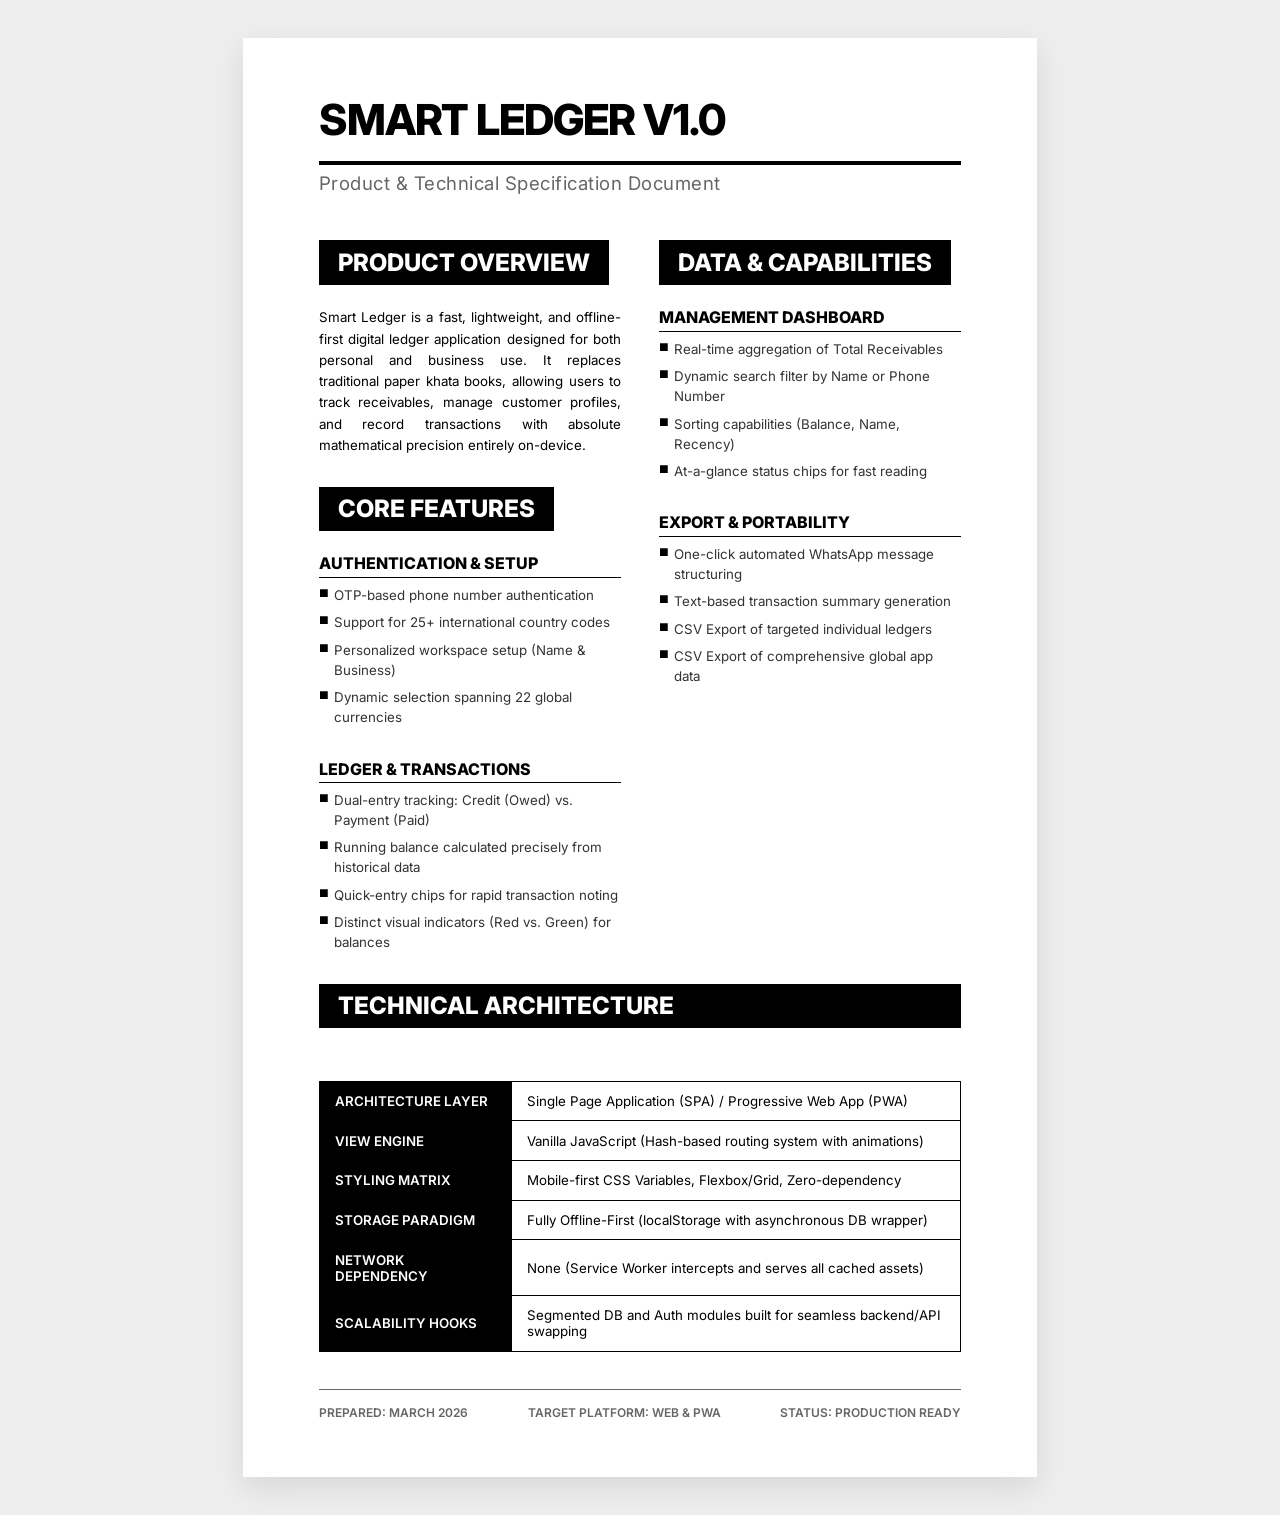
==== specs.html @ a8ab05e1 "Create specs.html" ====
<!DOCTYPE html>
<html lang="en">
<head>
    <meta charset="UTF-8">
    <meta name="viewport" content="width=device-width, initial-scale=1.0">
    <title>Smart Ledger — App Specifications</title>
    <link href="https://fonts.googleapis.com/css2?family=Inter:wght@400;600;800&display=swap" rel="stylesheet">
    <style>
        :root {
            --black: #000000;
            --white: #ffffff;
            --gray: #666666;
            --light-gray: #eeeeee;
        }

        * {
            box-sizing: border-box;
            margin: 0;
            padding: 0;
            -webkit-print-color-adjust: exact;
            print-color-adjust: exact;
        }

        /* A4 Page Formatting */
        @page {
            size: A4 portrait;
            margin: 0;
        }

        body {
            font-family: 'Inter', sans-serif;
            background: var(--light-gray);
            color: var(--black);
            display: flex;
            justify-content: center;
        }

        /* The A4 Container */
        .page {
            width: 210mm;
            min-height: 297mm; /* Ensure it stretches but tries to fit within A4 */
            background: var(--white);
            margin: 10mm auto;
            padding: 15mm 20mm;
            box-shadow: 0 10px 30px rgba(0,0,0,0.1);
            position: relative;
            display: flex;
            flex-direction: column;
        }

        @media print {
            body { background: transparent; }
            .page { margin: 0; box-shadow: none; min-height: 297mm; height: 297mm; padding: 15mm 20mm; overflow: hidden; }
        }

        /* Typography */
        h1 {
            font-size: 32pt;
            font-weight: 800;
            text-transform: uppercase;
            letter-spacing: -1px;
            margin-bottom: 2mm;
            border-bottom: 3pt solid var(--black);
            padding-bottom: 4mm;
        }

        .subtitle {
            font-size: 14pt;
            color: var(--gray);
            font-weight: 400;
            margin-bottom: 12mm;
            letter-spacing: 0.5px;
        }

        h2 {
            font-size: 18pt;
            font-weight: 800;
            text-transform: uppercase;
            margin-bottom: 6mm;
            background: var(--black);
            color: var(--white);
            display: inline-block;
            padding: 2mm 5mm;
        }

        /* Two Column Grid */
        .grid {
            display: grid;
            grid-template-columns: 1fr 1fr;
            gap: 10mm;
            flex: 1;
        }

        /* Feature Blocks */
        .block {
            margin-bottom: 8mm;
        }

        .block-title {
            font-size: 12pt;
            font-weight: 800;
            text-transform: uppercase;
            margin-bottom: 2mm;
            border-bottom: 1px solid var(--black);
            padding-bottom: 1mm;
        }

        .block-list {
            list-style: none;
        }

        .block-list li {
            font-size: 10pt;
            line-height: 1.5;
            margin-bottom: 2mm;
            position: relative;
            padding-left: 4mm;
            color: #333;
        }

        .block-list li::before {
            content: "■";
            position: absolute;
            left: 0;
            top: 0;
            font-size: 8pt;
            color: var(--black);
        }

        /* Specifications Table */
        .specs-table {
            width: 100%;
            border-collapse: collapse;
            margin-top: 8mm;
            margin-bottom: 10mm;
        }

        .specs-table th, .specs-table td {
            border: 1px solid var(--black);
            padding: 3mm 4mm;
            text-align: left;
            font-size: 10pt;
        }

        .specs-table th {
            background: var(--black);
            color: var(--white);
            font-weight: 600;
            text-transform: uppercase;
            width: 30%;
        }

        /* Footer */
        .footer {
            margin-top: auto;
            border-top: 1px solid var(--gray);
            padding-top: 4mm;
            display: flex;
            justify-content: space-between;
            font-size: 9pt;
            color: var(--gray);
            text-transform: uppercase;
            font-weight: 600;
        }
    </style>
</head>
<body>
    <div class="page">
        <!-- Header -->
        <header>
            <h1>Smart Ledger V1.0</h1>
            <div class="subtitle">Product & Technical Specification Document</div>
        </header>

        <!-- Core Grid -->
        <div class="grid">
            <!-- Left Column -->
            <div class="col">
                <h2>Product Overview</h2>
                <div class="block">
                    <p style="font-size: 10pt; line-height: 1.6; margin-bottom: 4mm; text-align: justify;">
                        Smart Ledger is a fast, lightweight, and offline-first digital ledger application designed for both personal and business use. It replaces traditional paper khata books, allowing users to track receivables, manage customer profiles, and record transactions with absolute mathematical precision entirely on-device.
                    </p>
                </div>

                <h2>Core Features</h2>
                <div class="block">
                    <div class="block-title">Authentication & Setup</div>
                    <ul class="block-list">
                        <li>OTP-based phone number authentication</li>
                        <li>Support for 25+ international country codes</li>
                        <li>Personalized workspace setup (Name & Business)</li>
                        <li>Dynamic selection spanning 22 global currencies</li>
                    </ul>
                </div>

                <div class="block">
                    <div class="block-title">Ledger & Transactions</div>
                    <ul class="block-list">
                        <li>Dual-entry tracking: Credit (Owed) vs. Payment (Paid)</li>
                        <li>Running balance calculated precisely from historical data</li>
                        <li>Quick-entry chips for rapid transaction noting</li>
                        <li>Distinct visual indicators (Red vs. Green) for balances</li>
                    </ul>
                </div>
            </div>

            <!-- Right Column -->
            <div class="col">
                <h2>Data & Capabilities</h2>
                <div class="block">
                    <div class="block-title">Management Dashboard</div>
                    <ul class="block-list">
                        <li>Real-time aggregation of Total Receivables</li>
                        <li>Dynamic search filter by Name or Phone Number</li>
                        <li>Sorting capabilities (Balance, Name, Recency)</li>
                        <li>At-a-glance status chips for fast reading</li>
                    </ul>
                </div>

                <div class="block">
                    <div class="block-title">Export & Portability</div>
                    <ul class="block-list">
                        <li>One-click automated WhatsApp message structuring</li>
                        <li>Text-based transaction summary generation</li>
                        <li>CSV Export of targeted individual ledgers</li>
                        <li>CSV Export of comprehensive global app data</li>
                    </ul>
                </div>
            </div>
        </div>

        <!-- Technical Specs Table -->
        <h2>Technical Architecture</h2>
        <table class="specs-table">
            <tr>
                <th>Architecture Layer</th>
                <td>Single Page Application (SPA) / Progressive Web App (PWA)</td>
            </tr>
            <tr>
                <th>View Engine</th>
                <td>Vanilla JavaScript (Hash-based routing system with animations)</td>
            </tr>
            <tr>
                <th>Styling Matrix</th>
                <td>Mobile-first CSS Variables, Flexbox/Grid, Zero-dependency</td>
            </tr>
            <tr>
                <th>Storage Paradigm</th>
                <td>Fully Offline-First (localStorage with asynchronous DB wrapper)</td>
            </tr>
            <tr>
                <th>Network Dependency</th>
                <td>None (Service Worker intercepts and serves all cached assets)</td>
            </tr>
             <tr>
                <th>Scalability Hooks</th>
                <td>Segmented DB and Auth modules built for seamless backend/API swapping</td>
            </tr>
        </table>

        <!-- Footer -->
        <footer class="footer">
            <span>Prepared: March 2026</span>
            <span>Target Platform: Web & PWA</span>
            <span>Status: Production Ready</span>
        </footer>
    </div>
</body>
</html>
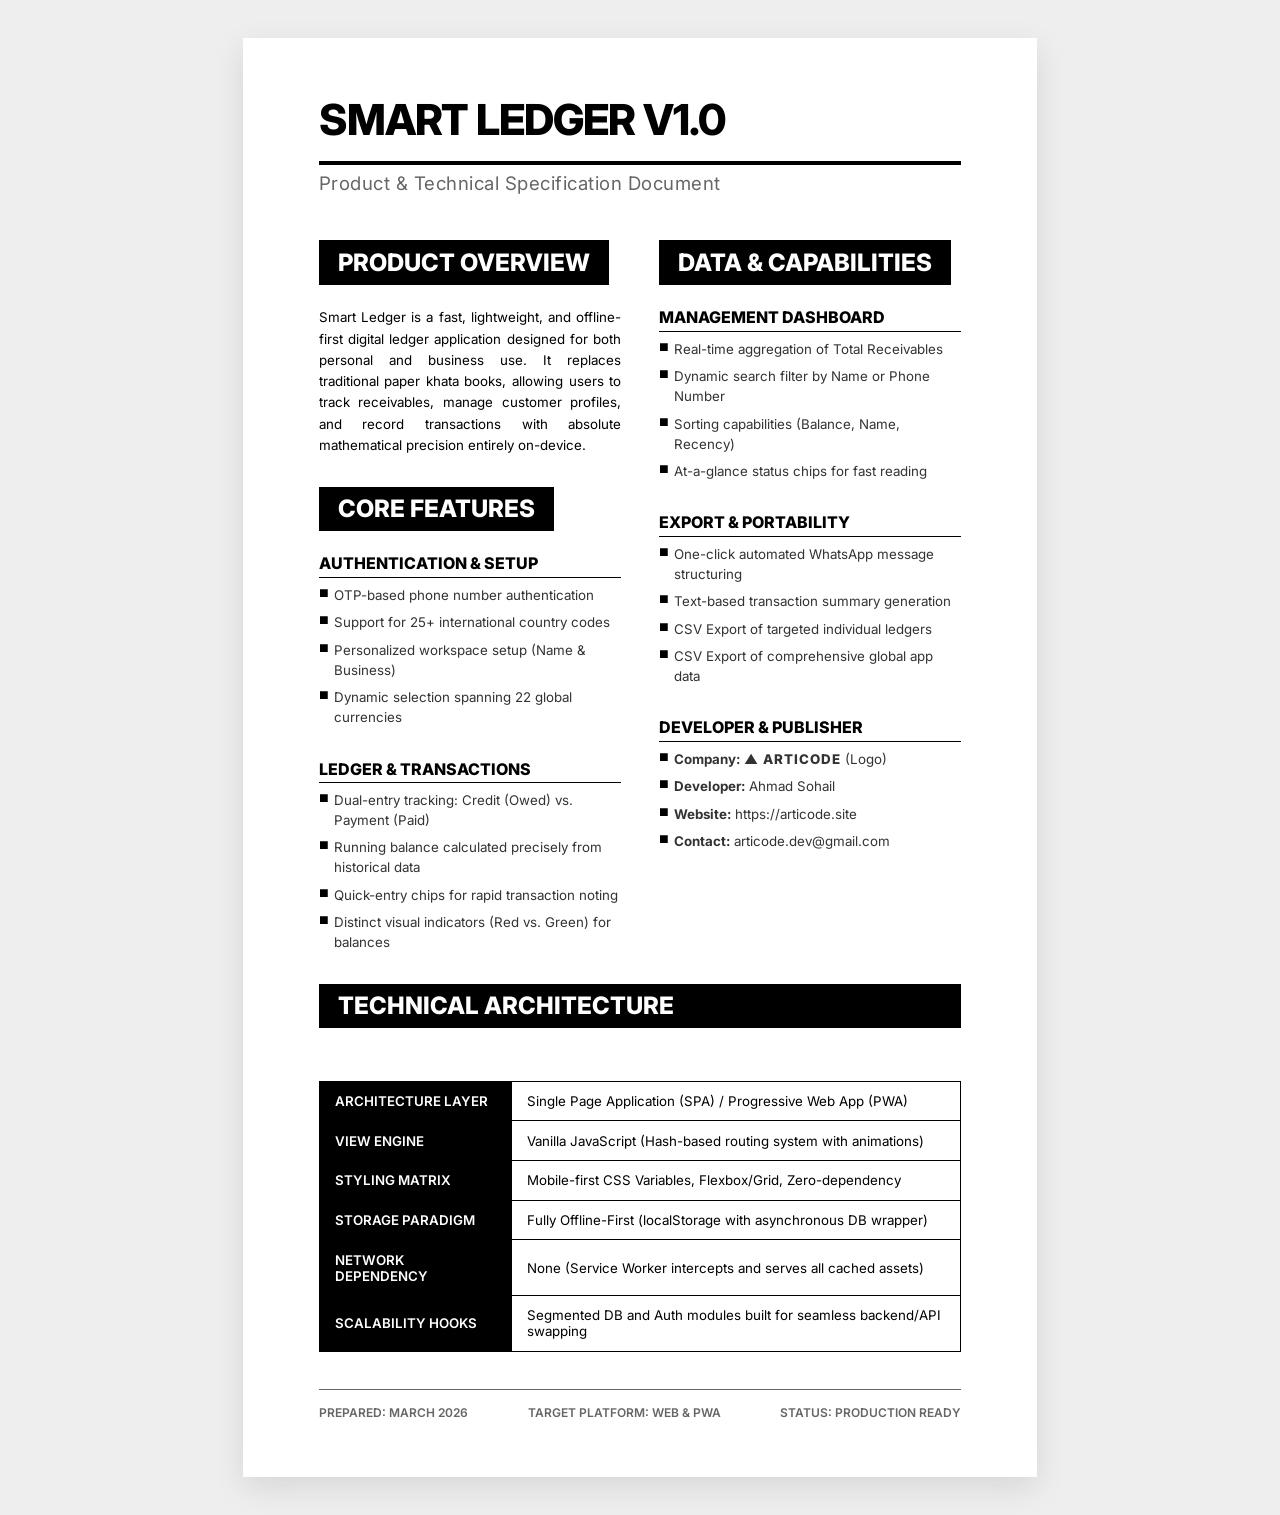
==== commit 38315700: "Update specs sheet with Articode publisher and developer info" ====
--- a/specs.html
+++ b/specs.html
@@ -227,6 +227,16 @@
                         <li>CSV Export of comprehensive global app data</li>
                     </ul>
                 </div>
+
+                <div class="block">
+                    <div class="block-title">Developer & Publisher</div>
+                    <ul class="block-list">
+                        <li><strong>Company:</strong> <span style="font-weight: 800; letter-spacing: 1px;">▲ ARTICODE</span> (Logo)</li>
+                        <li><strong>Developer:</strong> Ahmad Sohail</li>
+                        <li><strong>Website:</strong> https://articode.site</li>
+                        <li><strong>Contact:</strong> articode.dev@gmail.com</li>
+                    </ul>
+                </div>
             </div>
         </div>
 
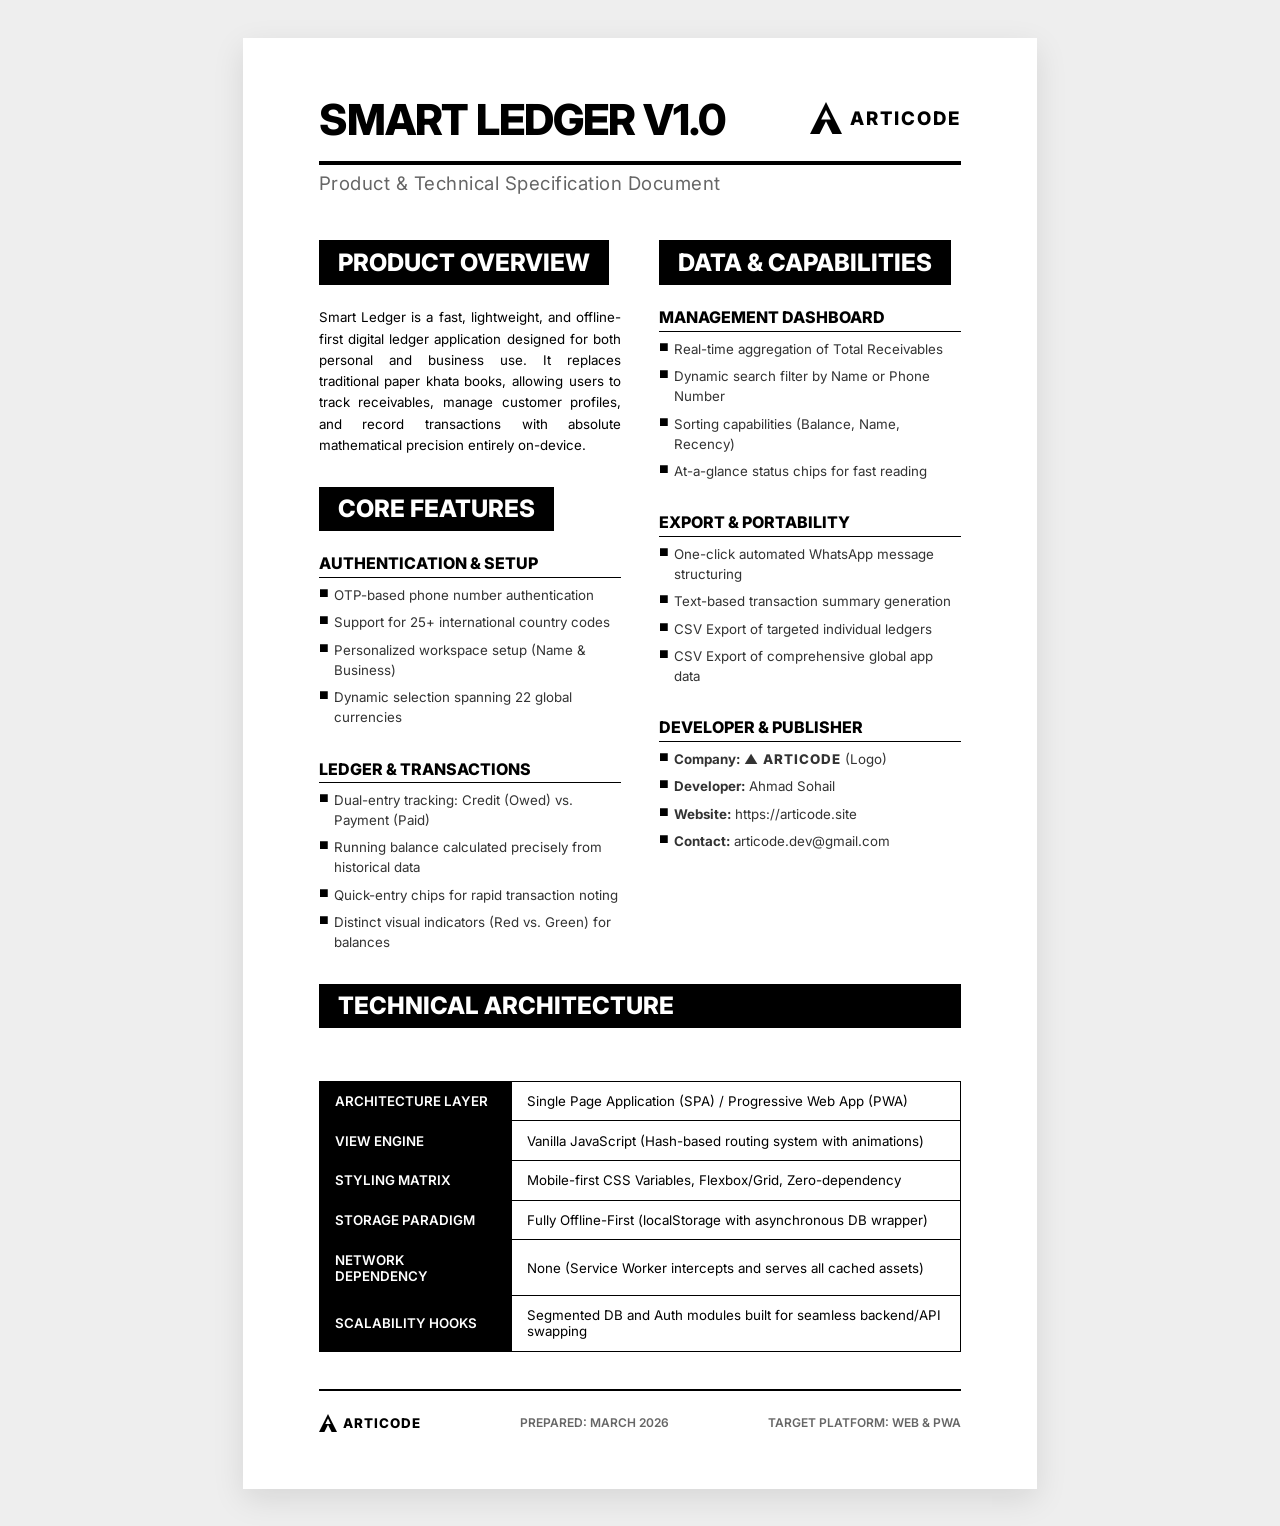
==== commit 3654c536: "Update specs.html" ====
--- a/specs.html
+++ b/specs.html
@@ -150,13 +150,42 @@
             width: 30%;
         }
 
+        /* Header & Logo */
+        header {
+            position: relative;
+        }
+
+        .header-logo {
+            position: absolute;
+            top: 2mm;
+            right: 0;
+            display: flex;
+            align-items: center;
+            gap: 8px;
+            font-size: 14pt;
+            font-weight: 800;
+            letter-spacing: 2px;
+            color: var(--black);
+        }
+
+        .footer-logo {
+            display: flex;
+            align-items: center;
+            gap: 6px;
+            font-size: 10pt;
+            font-weight: 800;
+            letter-spacing: 1px;
+            color: var(--black);
+        }
+
         /* Footer */
         .footer {
             margin-top: auto;
-            border-top: 1px solid var(--gray);
-            padding-top: 4mm;
+            border-top: 2px solid var(--black);
+            padding-top: 6mm;
             display: flex;
             justify-content: space-between;
+            align-items: center;
             font-size: 9pt;
             color: var(--gray);
             text-transform: uppercase;
@@ -168,6 +197,14 @@
     <div class="page">
         <!-- Header -->
         <header>
+            <div class="header-logo">
+                <svg width="32" height="32" viewBox="0 0 100 100" xmlns="http://www.w3.org/2000/svg">
+                    <!-- Articode stylized A-logo (solid B&W print friendly) -->
+                    <path d="M50 0 L0 100 L30 100 L50 60 L70 100 L100 100 Z" fill="var(--black)"/>
+                    <polygon points="50,25 35,55 65,55" fill="#fff"/>
+                </svg>
+                <span>ARTICODE</span>
+            </div>
             <h1>Smart Ledger V1.0</h1>
             <div class="subtitle">Product & Technical Specification Document</div>
         </header>
@@ -271,9 +308,15 @@
 
         <!-- Footer -->
         <footer class="footer">
+            <div class="footer-logo">
+                <svg width="18" height="18" viewBox="0 0 100 100" xmlns="http://www.w3.org/2000/svg">
+                    <path d="M50 0 L0 100 L30 100 L50 60 L70 100 L100 100 Z" fill="var(--black)"/>
+                    <polygon points="50,25 35,55 65,55" fill="#fff"/>
+                </svg>
+                <span>ARTICODE</span>
+            </div>
             <span>Prepared: March 2026</span>
             <span>Target Platform: Web & PWA</span>
-            <span>Status: Production Ready</span>
         </footer>
     </div>
 </body>
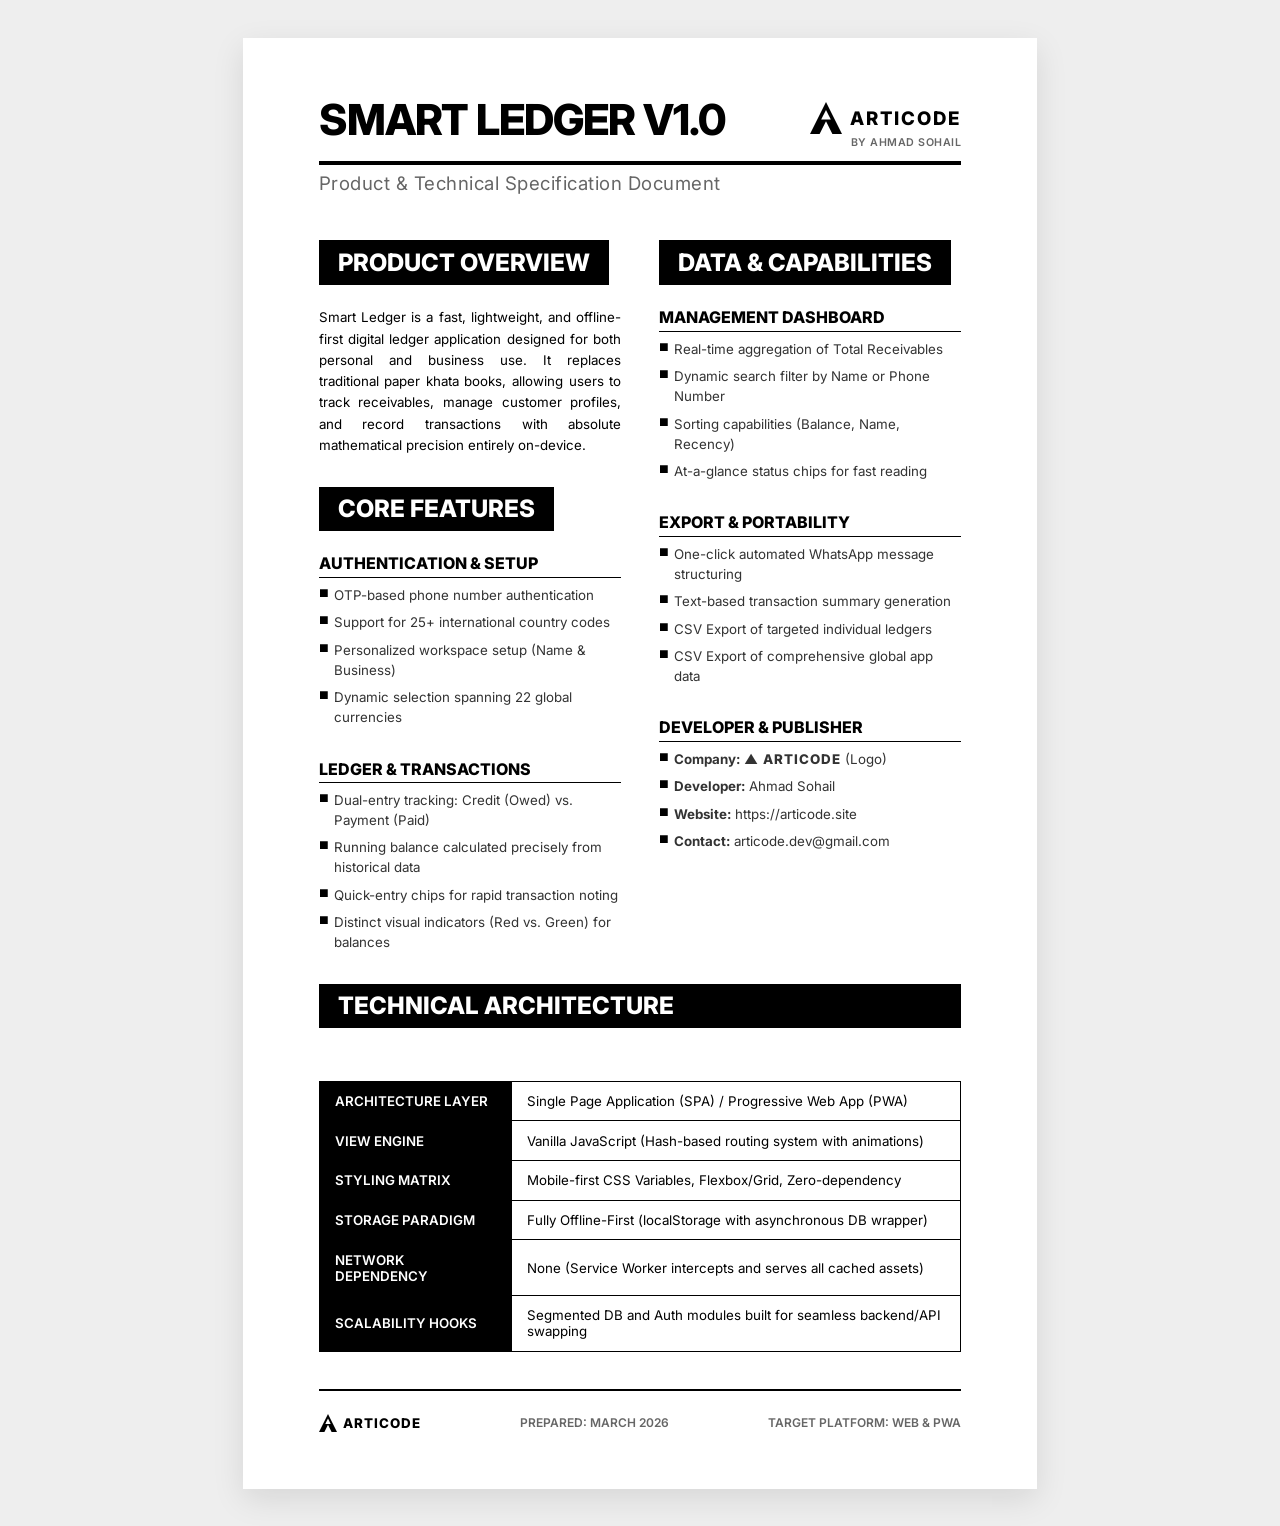
==== commit ca2d643d: "Add Ahmad Sohail under main header logo" ====
--- a/specs.html
+++ b/specs.html
@@ -160,12 +160,27 @@
             top: 2mm;
             right: 0;
             display: flex;
+            flex-direction: column;
+            align-items: flex-end;
+            gap: 2px;
+        }
+
+        .header-logo-top {
+            display: flex;
             align-items: center;
             gap: 8px;
             font-size: 14pt;
             font-weight: 800;
             letter-spacing: 2px;
             color: var(--black);
+        }
+
+        .header-logo-sub {
+            font-size: 8pt;
+            font-weight: 600;
+            letter-spacing: 0.5px;
+            color: var(--gray);
+            text-transform: uppercase;
         }
 
         .footer-logo {
@@ -198,12 +213,15 @@
         <!-- Header -->
         <header>
             <div class="header-logo">
-                <svg width="32" height="32" viewBox="0 0 100 100" xmlns="http://www.w3.org/2000/svg">
-                    <!-- Articode stylized A-logo (solid B&W print friendly) -->
-                    <path d="M50 0 L0 100 L30 100 L50 60 L70 100 L100 100 Z" fill="var(--black)"/>
-                    <polygon points="50,25 35,55 65,55" fill="#fff"/>
-                </svg>
-                <span>ARTICODE</span>
+                <div class="header-logo-top">
+                    <svg width="32" height="32" viewBox="0 0 100 100" xmlns="http://www.w3.org/2000/svg">
+                        <!-- Articode stylized A-logo (solid B&W print friendly) -->
+                        <path d="M50 0 L0 100 L30 100 L50 60 L70 100 L100 100 Z" fill="var(--black)"/>
+                        <polygon points="50,25 35,55 65,55" fill="#fff"/>
+                    </svg>
+                    <span>ARTICODE</span>
+                </div>
+                <span class="header-logo-sub">By Ahmad Sohail</span>
             </div>
             <h1>Smart Ledger V1.0</h1>
             <div class="subtitle">Product & Technical Specification Document</div>
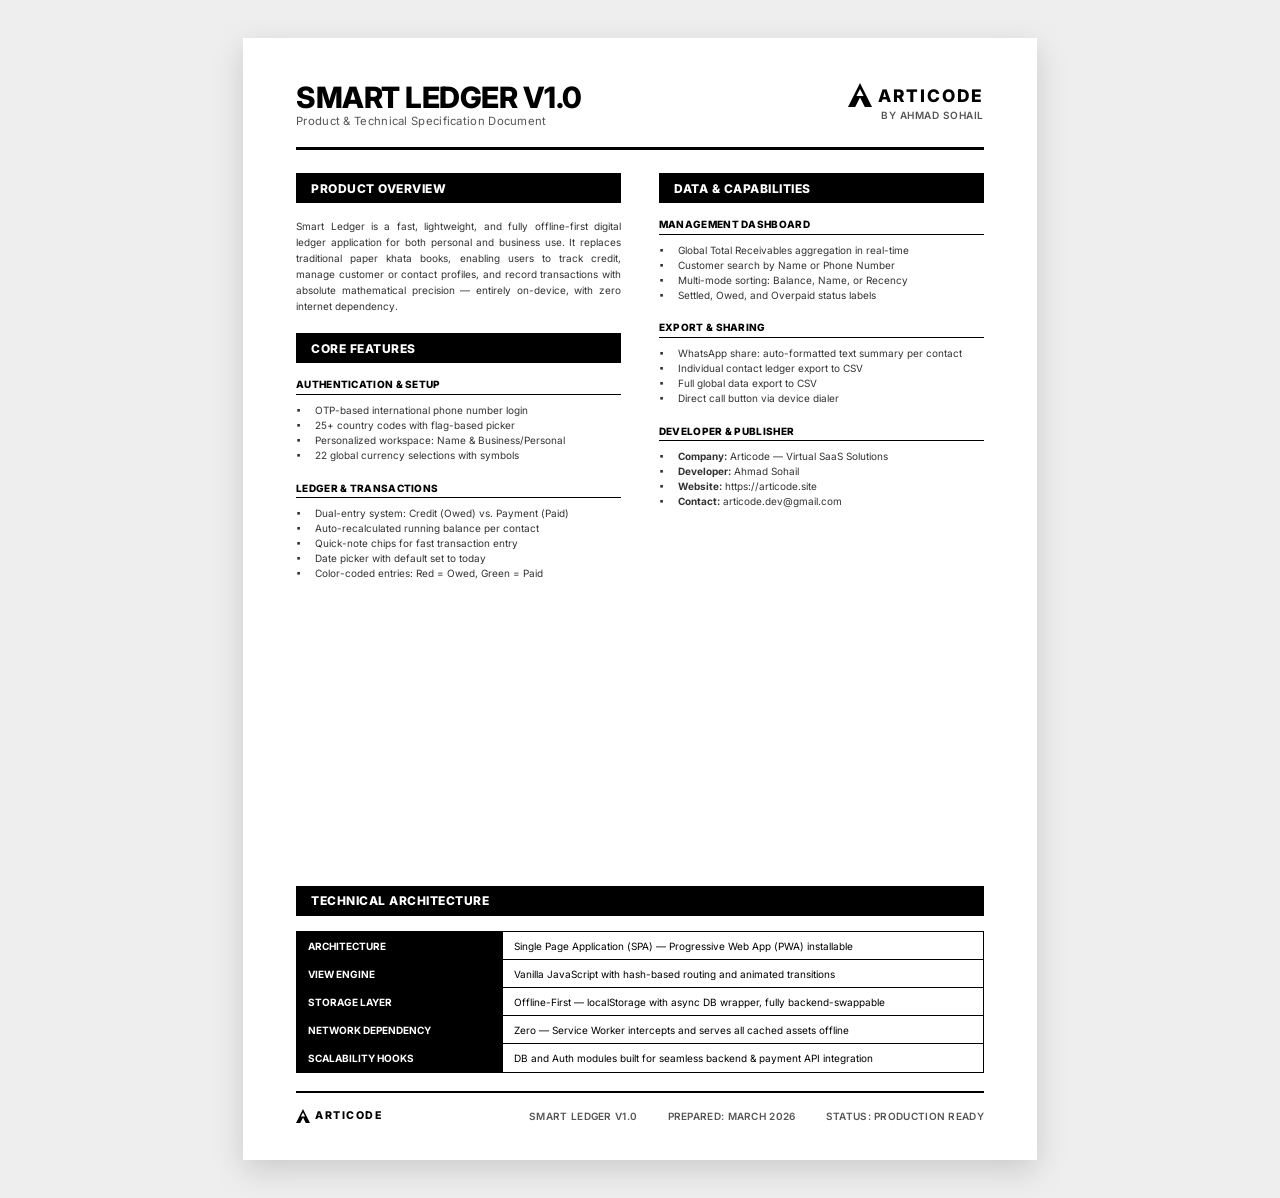
==== commit a87b2e7a: "Rewrite specs sheet to fit entirely on single A4 page" ====
--- a/specs.html
+++ b/specs.html
@@ -9,333 +9,338 @@
         :root {
             --black: #000000;
             --white: #ffffff;
-            --gray: #666666;
+            --gray: #555555;
             --light-gray: #eeeeee;
         }
 
-        * {
-            box-sizing: border-box;
-            margin: 0;
-            padding: 0;
-            -webkit-print-color-adjust: exact;
-            print-color-adjust: exact;
-        }
-
-        /* A4 Page Formatting */
-        @page {
-            size: A4 portrait;
-            margin: 0;
-        }
+        * { box-sizing: border-box; margin: 0; padding: 0; -webkit-print-color-adjust: exact; print-color-adjust: exact; }
+
+        @page { size: A4 portrait; margin: 0; }
 
         body {
             font-family: 'Inter', sans-serif;
             background: var(--light-gray);
-            color: var(--black);
             display: flex;
             justify-content: center;
         }
 
-        /* The A4 Container */
         .page {
             width: 210mm;
-            min-height: 297mm; /* Ensure it stretches but tries to fit within A4 */
+            height: 297mm;
             background: var(--white);
             margin: 10mm auto;
-            padding: 15mm 20mm;
-            box-shadow: 0 10px 30px rgba(0,0,0,0.1);
-            position: relative;
+            padding: 12mm 14mm 10mm;
+            box-shadow: 0 10px 30px rgba(0,0,0,0.15);
             display: flex;
             flex-direction: column;
+            overflow: hidden;
         }
 
         @media print {
             body { background: transparent; }
-            .page { margin: 0; box-shadow: none; min-height: 297mm; height: 297mm; padding: 15mm 20mm; overflow: hidden; }
-        }
-
-        /* Typography */
-        h1 {
-            font-size: 32pt;
-            font-weight: 800;
-            text-transform: uppercase;
-            letter-spacing: -1px;
-            margin-bottom: 2mm;
-            border-bottom: 3pt solid var(--black);
-            padding-bottom: 4mm;
-        }
-
-        .subtitle {
-            font-size: 14pt;
+            .page { margin: 0; box-shadow: none; }
+        }
+
+        /* ── HEADER ── */
+        .header {
+            display: flex;
+            justify-content: space-between;
+            align-items: flex-start;
+            border-bottom: 2.5pt solid var(--black);
+            padding-bottom: 5mm;
+            margin-bottom: 6mm;
+        }
+
+        .header-left h1 {
+            font-size: 22pt;
+            font-weight: 800;
+            letter-spacing: -0.5px;
+            text-transform: uppercase;
+            line-height: 1;
+        }
+
+        .header-left .subtitle {
+            font-size: 8.5pt;
             color: var(--gray);
-            font-weight: 400;
-            margin-bottom: 12mm;
-            letter-spacing: 0.5px;
-        }
-
-        h2 {
-            font-size: 18pt;
-            font-weight: 800;
-            text-transform: uppercase;
-            margin-bottom: 6mm;
-            background: var(--black);
-            color: var(--white);
-            display: inline-block;
-            padding: 2mm 5mm;
-        }
-
-        /* Two Column Grid */
-        .grid {
-            display: grid;
-            grid-template-columns: 1fr 1fr;
-            gap: 10mm;
-            flex: 1;
-        }
-
-        /* Feature Blocks */
-        .block {
-            margin-bottom: 8mm;
-        }
-
-        .block-title {
-            font-size: 12pt;
-            font-weight: 800;
-            text-transform: uppercase;
-            margin-bottom: 2mm;
-            border-bottom: 1px solid var(--black);
-            padding-bottom: 1mm;
-        }
-
-        .block-list {
-            list-style: none;
-        }
-
-        .block-list li {
-            font-size: 10pt;
-            line-height: 1.5;
-            margin-bottom: 2mm;
-            position: relative;
-            padding-left: 4mm;
-            color: #333;
-        }
-
-        .block-list li::before {
-            content: "■";
-            position: absolute;
-            left: 0;
-            top: 0;
-            font-size: 8pt;
-            color: var(--black);
-        }
-
-        /* Specifications Table */
-        .specs-table {
-            width: 100%;
-            border-collapse: collapse;
-            margin-top: 8mm;
-            margin-bottom: 10mm;
-        }
-
-        .specs-table th, .specs-table td {
-            border: 1px solid var(--black);
-            padding: 3mm 4mm;
-            text-align: left;
-            font-size: 10pt;
-        }
-
-        .specs-table th {
-            background: var(--black);
-            color: var(--white);
-            font-weight: 600;
-            text-transform: uppercase;
-            width: 30%;
-        }
-
-        /* Header & Logo */
-        header {
-            position: relative;
-        }
-
-        .header-logo {
-            position: absolute;
-            top: 2mm;
-            right: 0;
+            margin-top: 2px;
+            letter-spacing: 0.3px;
+        }
+
+        .header-right {
             display: flex;
             flex-direction: column;
             align-items: flex-end;
             gap: 2px;
         }
 
-        .header-logo-top {
-            display: flex;
-            align-items: center;
-            gap: 8px;
-            font-size: 14pt;
-            font-weight: 800;
-            letter-spacing: 2px;
-            color: var(--black);
-        }
-
-        .header-logo-sub {
-            font-size: 8pt;
-            font-weight: 600;
-            letter-spacing: 0.5px;
-            color: var(--gray);
-            text-transform: uppercase;
-        }
-
-        .footer-logo {
+        .logo-row {
             display: flex;
             align-items: center;
             gap: 6px;
-            font-size: 10pt;
-            font-weight: 800;
-            letter-spacing: 1px;
-            color: var(--black);
-        }
-
-        /* Footer */
+            font-size: 13pt;
+            font-weight: 800;
+            letter-spacing: 2px;
+        }
+
+        .logo-by {
+            font-size: 7.5pt;
+            font-weight: 600;
+            color: var(--gray);
+            letter-spacing: 0.5px;
+            text-transform: uppercase;
+        }
+
+        /* ── TWO COLUMN BODY ── */
+        .body {
+            display: flex;
+            gap: 10mm;
+            flex: 1;
+            min-height: 0;
+        }
+
+        .col { flex: 1; display: flex; flex-direction: column; }
+
+        /* Section headings */
+        .section-title {
+            font-size: 9pt;
+            font-weight: 800;
+            text-transform: uppercase;
+            letter-spacing: 0.5px;
+            background: var(--black);
+            color: var(--white);
+            padding: 2mm 4mm;
+            margin-bottom: 4mm;
+            display: block;
+        }
+
+        .block { margin-bottom: 5mm; }
+
+        .block-title {
+            font-size: 7.5pt;
+            font-weight: 800;
+            text-transform: uppercase;
+            letter-spacing: 0.3px;
+            border-bottom: 0.75pt solid var(--black);
+            padding-bottom: 1mm;
+            margin-bottom: 2mm;
+        }
+
+        ul.items { list-style: none; }
+        ul.items li {
+            font-size: 7.5pt;
+            line-height: 1.5;
+            padding-left: 5mm;
+            position: relative;
+            color: #333;
+        }
+        ul.items li::before {
+            content: "▪";
+            position: absolute;
+            left: 0;
+            font-size: 7pt;
+        }
+
+        .overview-text {
+            font-size: 7.5pt;
+            line-height: 1.6;
+            color: #333;
+            text-align: justify;
+        }
+
+        /* ── TECH TABLE ── */
+        .tech-section { margin-top: 5mm; }
+
+        table {
+            width: 100%;
+            border-collapse: collapse;
+        }
+
+        table th, table td {
+            border: 0.75pt solid var(--black);
+            padding: 2mm 3mm;
+            font-size: 7.5pt;
+            text-align: left;
+            vertical-align: top;
+        }
+
+        table th {
+            background: var(--black);
+            color: var(--white);
+            font-weight: 700;
+            text-transform: uppercase;
+            width: 30%;
+            white-space: nowrap;
+        }
+
+        /* ── FOOTER ── */
         .footer {
-            margin-top: auto;
-            border-top: 2px solid var(--black);
-            padding-top: 6mm;
+            border-top: 1.5pt solid var(--black);
+            padding-top: 4mm;
+            margin-top: 5mm;
             display: flex;
             justify-content: space-between;
             align-items: center;
-            font-size: 9pt;
+        }
+
+        .footer-logo {
+            display: flex;
+            align-items: center;
+            gap: 5px;
+            font-size: 8pt;
+            font-weight: 800;
+            letter-spacing: 1.5px;
+        }
+
+        .footer-meta {
+            display: flex;
+            gap: 8mm;
+        }
+
+        .footer-meta span {
+            font-size: 7.5pt;
+            font-weight: 600;
             color: var(--gray);
             text-transform: uppercase;
-            font-weight: 600;
+            letter-spacing: 0.3px;
         }
     </style>
 </head>
 <body>
-    <div class="page">
-        <!-- Header -->
-        <header>
-            <div class="header-logo">
-                <div class="header-logo-top">
-                    <svg width="32" height="32" viewBox="0 0 100 100" xmlns="http://www.w3.org/2000/svg">
-                        <!-- Articode stylized A-logo (solid B&W print friendly) -->
-                        <path d="M50 0 L0 100 L30 100 L50 60 L70 100 L100 100 Z" fill="var(--black)"/>
-                        <polygon points="50,25 35,55 65,55" fill="#fff"/>
-                    </svg>
-                    <span>ARTICODE</span>
-                </div>
-                <span class="header-logo-sub">By Ahmad Sohail</span>
-            </div>
+<div class="page">
+
+    <!-- HEADER -->
+    <div class="header">
+        <div class="header-left">
             <h1>Smart Ledger V1.0</h1>
-            <div class="subtitle">Product & Technical Specification Document</div>
-        </header>
-
-        <!-- Core Grid -->
-        <div class="grid">
-            <!-- Left Column -->
-            <div class="col">
-                <h2>Product Overview</h2>
-                <div class="block">
-                    <p style="font-size: 10pt; line-height: 1.6; margin-bottom: 4mm; text-align: justify;">
-                        Smart Ledger is a fast, lightweight, and offline-first digital ledger application designed for both personal and business use. It replaces traditional paper khata books, allowing users to track receivables, manage customer profiles, and record transactions with absolute mathematical precision entirely on-device.
-                    </p>
-                </div>
-
-                <h2>Core Features</h2>
-                <div class="block">
-                    <div class="block-title">Authentication & Setup</div>
-                    <ul class="block-list">
-                        <li>OTP-based phone number authentication</li>
-                        <li>Support for 25+ international country codes</li>
-                        <li>Personalized workspace setup (Name & Business)</li>
-                        <li>Dynamic selection spanning 22 global currencies</li>
-                    </ul>
-                </div>
-
-                <div class="block">
-                    <div class="block-title">Ledger & Transactions</div>
-                    <ul class="block-list">
-                        <li>Dual-entry tracking: Credit (Owed) vs. Payment (Paid)</li>
-                        <li>Running balance calculated precisely from historical data</li>
-                        <li>Quick-entry chips for rapid transaction noting</li>
-                        <li>Distinct visual indicators (Red vs. Green) for balances</li>
-                    </ul>
-                </div>
-            </div>
-
-            <!-- Right Column -->
-            <div class="col">
-                <h2>Data & Capabilities</h2>
-                <div class="block">
-                    <div class="block-title">Management Dashboard</div>
-                    <ul class="block-list">
-                        <li>Real-time aggregation of Total Receivables</li>
-                        <li>Dynamic search filter by Name or Phone Number</li>
-                        <li>Sorting capabilities (Balance, Name, Recency)</li>
-                        <li>At-a-glance status chips for fast reading</li>
-                    </ul>
-                </div>
-
-                <div class="block">
-                    <div class="block-title">Export & Portability</div>
-                    <ul class="block-list">
-                        <li>One-click automated WhatsApp message structuring</li>
-                        <li>Text-based transaction summary generation</li>
-                        <li>CSV Export of targeted individual ledgers</li>
-                        <li>CSV Export of comprehensive global app data</li>
-                    </ul>
-                </div>
-
-                <div class="block">
-                    <div class="block-title">Developer & Publisher</div>
-                    <ul class="block-list">
-                        <li><strong>Company:</strong> <span style="font-weight: 800; letter-spacing: 1px;">▲ ARTICODE</span> (Logo)</li>
-                        <li><strong>Developer:</strong> Ahmad Sohail</li>
-                        <li><strong>Website:</strong> https://articode.site</li>
-                        <li><strong>Contact:</strong> articode.dev@gmail.com</li>
-                    </ul>
-                </div>
-            </div>
-        </div>
-
-        <!-- Technical Specs Table -->
-        <h2>Technical Architecture</h2>
-        <table class="specs-table">
-            <tr>
-                <th>Architecture Layer</th>
-                <td>Single Page Application (SPA) / Progressive Web App (PWA)</td>
+            <div class="subtitle">Product &amp; Technical Specification Document</div>
+        </div>
+        <div class="header-right">
+            <div class="logo-row">
+                <svg width="24" height="24" viewBox="0 0 100 100" xmlns="http://www.w3.org/2000/svg">
+                    <path d="M50 0 L0 100 L30 100 L50 60 L70 100 L100 100 Z" fill="#000"/>
+                    <polygon points="50,25 35,54 65,54" fill="#fff"/>
+                </svg>
+                ARTICODE
+            </div>
+            <span class="logo-by">By Ahmad Sohail</span>
+        </div>
+    </div>
+
+    <!-- BODY -->
+    <div class="body">
+
+        <!-- LEFT COLUMN -->
+        <div class="col">
+            <span class="section-title">Product Overview</span>
+            <div class="block">
+                <p class="overview-text">
+                    Smart Ledger is a fast, lightweight, and fully offline-first digital ledger application for both personal and business use. It replaces traditional paper khata books, enabling users to track credit, manage customer or contact profiles, and record transactions with absolute mathematical precision — entirely on-device, with zero internet dependency.
+                </p>
+            </div>
+
+            <span class="section-title">Core Features</span>
+
+            <div class="block">
+                <div class="block-title">Authentication &amp; Setup</div>
+                <ul class="items">
+                    <li>OTP-based international phone number login</li>
+                    <li>25+ country codes with flag-based picker</li>
+                    <li>Personalized workspace: Name &amp; Business/Personal</li>
+                    <li>22 global currency selections with symbols</li>
+                </ul>
+            </div>
+
+            <div class="block">
+                <div class="block-title">Ledger &amp; Transactions</div>
+                <ul class="items">
+                    <li>Dual-entry system: Credit (Owed) vs. Payment (Paid)</li>
+                    <li>Auto-recalculated running balance per contact</li>
+                    <li>Quick-note chips for fast transaction entry</li>
+                    <li>Date picker with default set to today</li>
+                    <li>Color-coded entries: Red = Owed, Green = Paid</li>
+                </ul>
+            </div>
+        </div>
+
+        <!-- RIGHT COLUMN -->
+        <div class="col">
+            <span class="section-title">Data &amp; Capabilities</span>
+
+            <div class="block">
+                <div class="block-title">Management Dashboard</div>
+                <ul class="items">
+                    <li>Global Total Receivables aggregation in real-time</li>
+                    <li>Customer search by Name or Phone Number</li>
+                    <li>Multi-mode sorting: Balance, Name, or Recency</li>
+                    <li>Settled, Owed, and Overpaid status labels</li>
+                </ul>
+            </div>
+
+            <div class="block">
+                <div class="block-title">Export &amp; Sharing</div>
+                <ul class="items">
+                    <li>WhatsApp share: auto-formatted text summary per contact</li>
+                    <li>Individual contact ledger export to CSV</li>
+                    <li>Full global data export to CSV</li>
+                    <li>Direct call button via device dialer</li>
+                </ul>
+            </div>
+
+            <div class="block">
+                <div class="block-title">Developer &amp; Publisher</div>
+                <ul class="items">
+                    <li><strong>Company:</strong> Articode — Virtual SaaS Solutions</li>
+                    <li><strong>Developer:</strong> Ahmad Sohail</li>
+                    <li><strong>Website:</strong> https://articode.site</li>
+                    <li><strong>Contact:</strong> articode.dev@gmail.com</li>
+                </ul>
+            </div>
+        </div>
+    </div>
+
+    <!-- TECHNICAL ARCHITECTURE TABLE -->
+    <div class="tech-section">
+        <span class="section-title">Technical Architecture</span>
+        <table>
+            <tr>
+                <th>Architecture</th>
+                <td>Single Page Application (SPA) — Progressive Web App (PWA) installable</td>
             </tr>
             <tr>
                 <th>View Engine</th>
-                <td>Vanilla JavaScript (Hash-based routing system with animations)</td>
-            </tr>
-            <tr>
-                <th>Styling Matrix</th>
-                <td>Mobile-first CSS Variables, Flexbox/Grid, Zero-dependency</td>
-            </tr>
-            <tr>
-                <th>Storage Paradigm</th>
-                <td>Fully Offline-First (localStorage with asynchronous DB wrapper)</td>
+                <td>Vanilla JavaScript with hash-based routing and animated transitions</td>
+            </tr>
+            <tr>
+                <th>Storage Layer</th>
+                <td>Offline-First — localStorage with async DB wrapper, fully backend-swappable</td>
             </tr>
             <tr>
                 <th>Network Dependency</th>
-                <td>None (Service Worker intercepts and serves all cached assets)</td>
-            </tr>
-             <tr>
+                <td>Zero — Service Worker intercepts and serves all cached assets offline</td>
+            </tr>
+            <tr>
                 <th>Scalability Hooks</th>
-                <td>Segmented DB and Auth modules built for seamless backend/API swapping</td>
+                <td>DB and Auth modules built for seamless backend &amp; payment API integration</td>
             </tr>
         </table>
-
-        <!-- Footer -->
-        <footer class="footer">
-            <div class="footer-logo">
-                <svg width="18" height="18" viewBox="0 0 100 100" xmlns="http://www.w3.org/2000/svg">
-                    <path d="M50 0 L0 100 L30 100 L50 60 L70 100 L100 100 Z" fill="var(--black)"/>
-                    <polygon points="50,25 35,55 65,55" fill="#fff"/>
-                </svg>
-                <span>ARTICODE</span>
-            </div>
+    </div>
+
+    <!-- FOOTER -->
+    <div class="footer">
+        <div class="footer-logo">
+            <svg width="14" height="14" viewBox="0 0 100 100" xmlns="http://www.w3.org/2000/svg">
+                <path d="M50 0 L0 100 L30 100 L50 60 L70 100 L100 100 Z" fill="#000"/>
+                <polygon points="50,25 35,54 65,54" fill="#fff"/>
+            </svg>
+            ARTICODE
+        </div>
+        <div class="footer-meta">
+            <span>Smart Ledger V1.0</span>
             <span>Prepared: March 2026</span>
-            <span>Target Platform: Web & PWA</span>
-        </footer>
+            <span>Status: Production Ready</span>
+        </div>
     </div>
+
+</div>
 </body>
 </html>
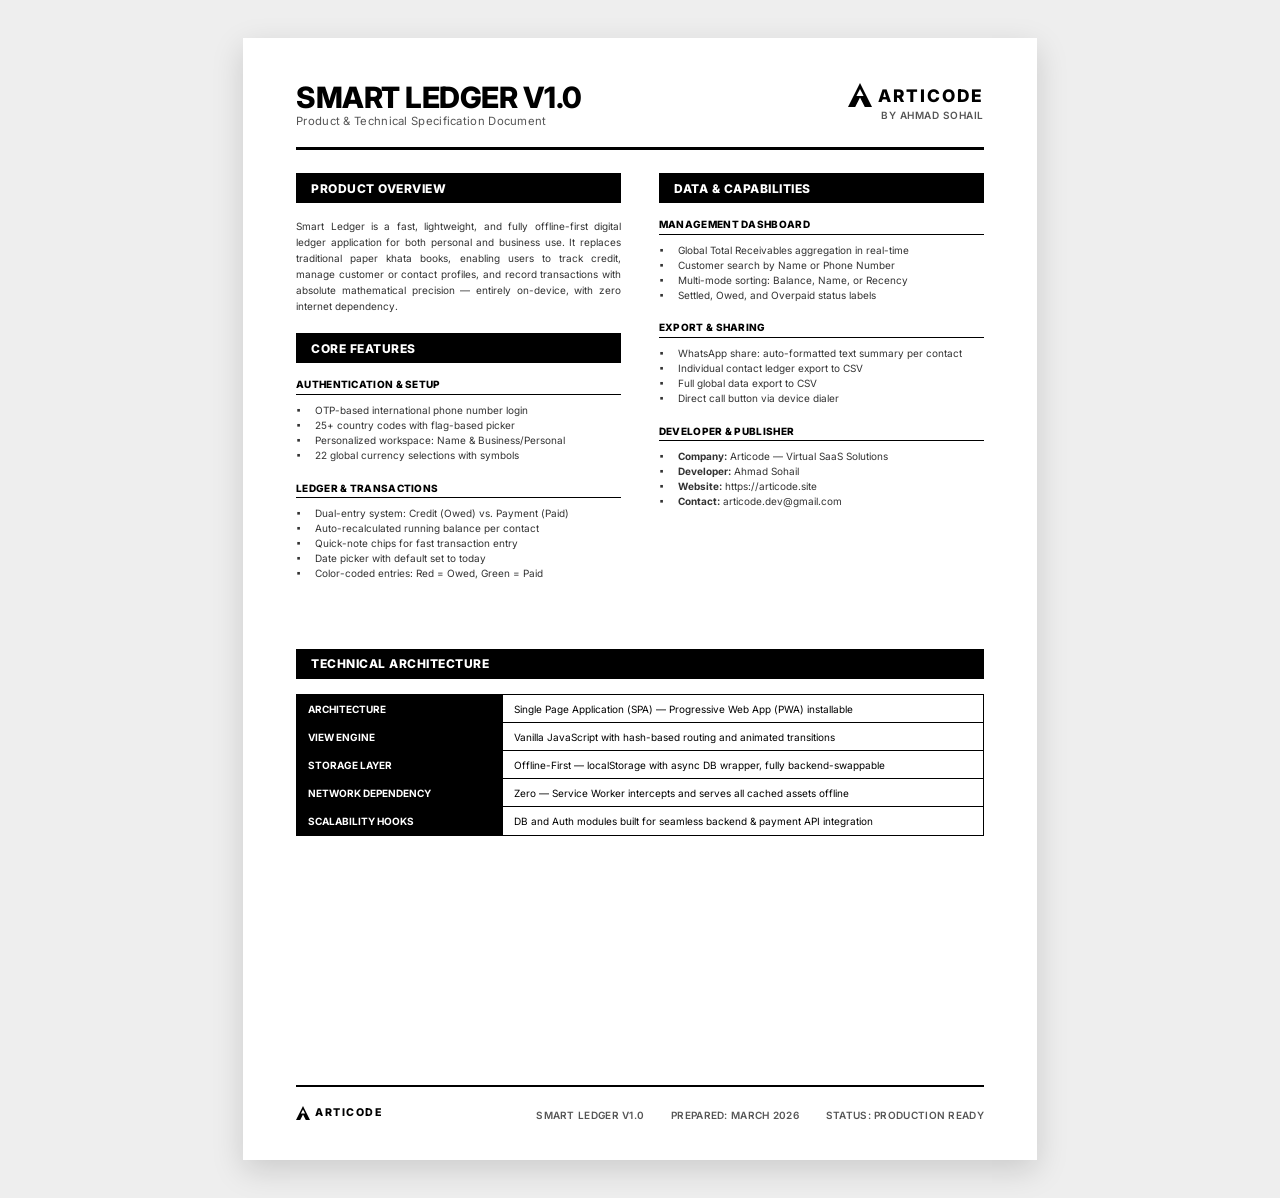
==== commit 20e29f14: "Fix print preview margins and footer gap formatting" ====
--- a/specs.html
+++ b/specs.html
@@ -94,8 +94,7 @@
         .body {
             display: flex;
             gap: 10mm;
-            flex: 1;
-            min-height: 0;
+            margin-bottom: 8mm;
         }
 
         .col { flex: 1; display: flex; flex-direction: column; }
@@ -176,7 +175,7 @@
         .footer {
             border-top: 1.5pt solid var(--black);
             padding-top: 4mm;
-            margin-top: 5mm;
+            margin-top: auto;
             display: flex;
             justify-content: space-between;
             align-items: center;
@@ -191,17 +190,14 @@
             letter-spacing: 1.5px;
         }
 
-        .footer-meta {
-            display: flex;
-            gap: 8mm;
-        }
-
         .footer-meta span {
             font-size: 7.5pt;
             font-weight: 600;
             color: var(--gray);
             text-transform: uppercase;
             letter-spacing: 0.3px;
+            margin-left: 6mm;
+            display: inline-block;
         }
     </style>
 </head>
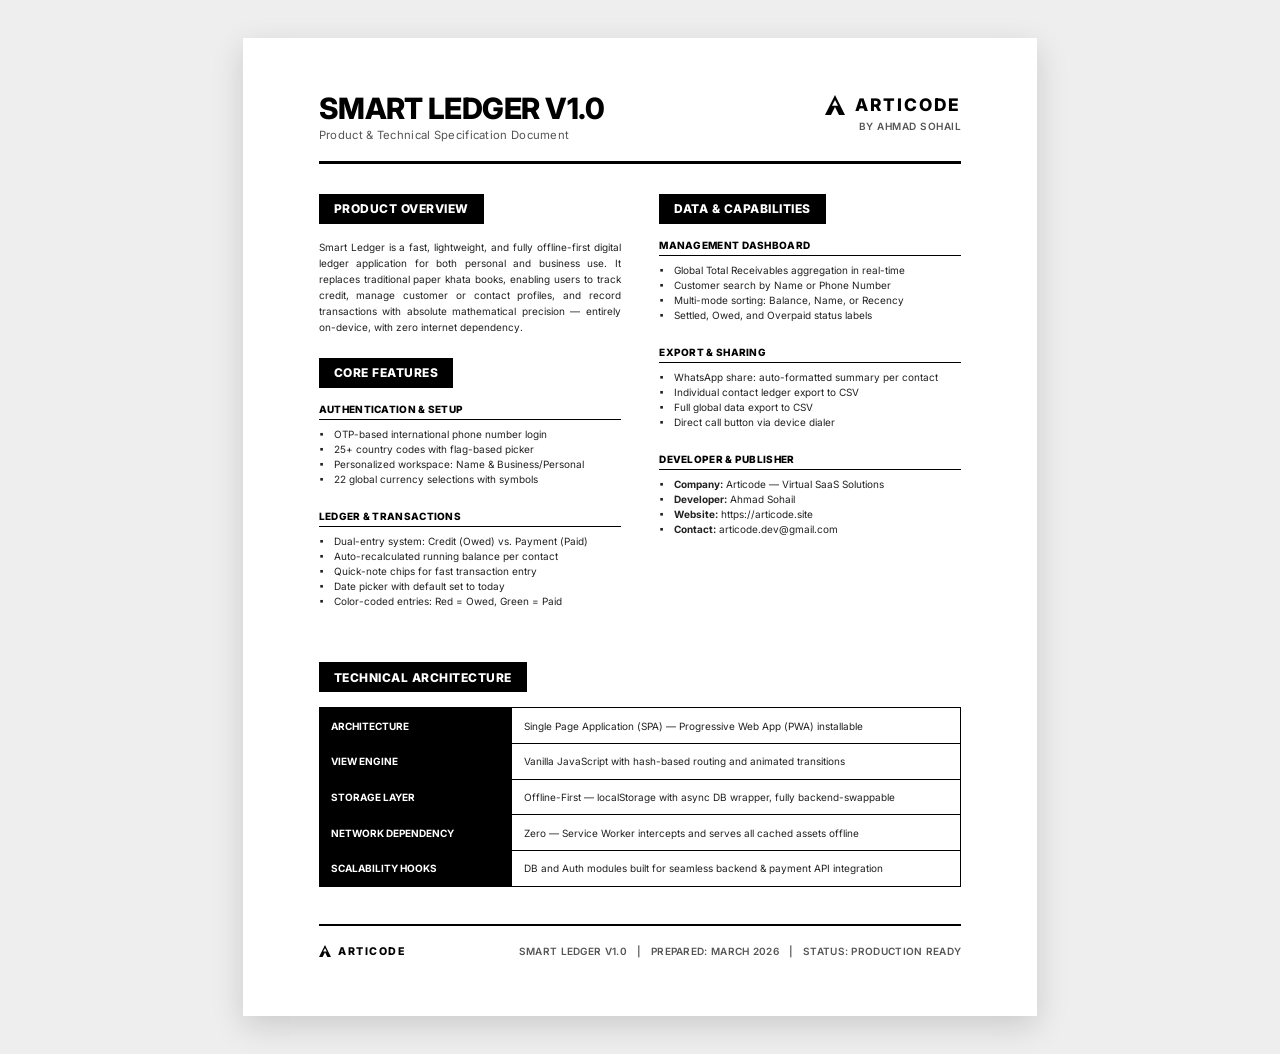
==== commit 910027bd: "Convert print layout to float-based grid and hardcoded gaps to prevent aggressive browser re-flowing" ====
--- a/specs.html
+++ b/specs.html
@@ -20,36 +20,35 @@
         body {
             font-family: 'Inter', sans-serif;
             background: var(--light-gray);
-            display: flex;
-            justify-content: center;
         }
 
         .page {
             width: 210mm;
-            height: 297mm;
+            min-height: 250mm; /* Let it flow naturally, no forced height */
             background: var(--white);
             margin: 10mm auto;
-            padding: 12mm 14mm 10mm;
+            padding: 15mm 20mm;
             box-shadow: 0 10px 30px rgba(0,0,0,0.15);
-            display: flex;
-            flex-direction: column;
-            overflow: hidden;
+            display: block; /* Remove flex column */
         }
 
         @media print {
             body { background: transparent; }
-            .page { margin: 0; box-shadow: none; }
+            .page { margin: 0; box-shadow: none; padding: 10mm 15mm; }
         }
 
         /* ── HEADER ── */
         .header {
-            display: flex;
-            justify-content: space-between;
-            align-items: flex-start;
+            width: 100%;
             border-bottom: 2.5pt solid var(--black);
             padding-bottom: 5mm;
-            margin-bottom: 6mm;
-        }
+            margin-bottom: 8mm;
+        }
+
+        /* Float header items to prevent flex collision */
+        .header-left { float: left; width: 60%; }
+        .header-right { float: right; width: 40%; text-align: right; }
+        .clearfix::after { content: ""; display: table; clear: both; }
 
         .header-left h1 {
             font-size: 22pt;
@@ -62,24 +61,21 @@
         .header-left .subtitle {
             font-size: 8.5pt;
             color: var(--gray);
-            margin-top: 2px;
+            margin-top: 4px;
             letter-spacing: 0.3px;
         }
 
-        .header-right {
-            display: flex;
-            flex-direction: column;
-            align-items: flex-end;
-            gap: 2px;
-        }
-
         .logo-row {
-            display: flex;
-            align-items: center;
-            gap: 6px;
             font-size: 13pt;
             font-weight: 800;
             letter-spacing: 2px;
+            margin-bottom: 2px;
+        }
+        
+        .logo-row svg {
+            vertical-align: middle;
+            margin-right: 4px;
+            margin-bottom: 3px;
         }
 
         .logo-by {
@@ -88,16 +84,24 @@
             color: var(--gray);
             letter-spacing: 0.5px;
             text-transform: uppercase;
-        }
-
-        /* ── TWO COLUMN BODY ── */
-        .body {
-            display: flex;
-            gap: 10mm;
+            display: block;
+        }
+
+        /* ── TWO COLUMN BODY (BULLETPROOF FLOATS) ── */
+        .body-wrapper {
+            width: 100%;
             margin-bottom: 8mm;
         }
 
-        .col { flex: 1; display: flex; flex-direction: column; }
+        .col-left {
+            float: left;
+            width: 47%;
+        }
+
+        .col-right {
+            float: right;
+            width: 47%;
+        }
 
         /* Section headings */
         .section-title {
@@ -109,10 +113,10 @@
             color: var(--white);
             padding: 2mm 4mm;
             margin-bottom: 4mm;
-            display: block;
-        }
-
-        .block { margin-bottom: 5mm; }
+            display: inline-block; /* Replaces block to prevent spanning */
+        }
+
+        .block { margin-bottom: 6mm; }
 
         .block-title {
             font-size: 7.5pt;
@@ -128,9 +132,9 @@
         ul.items li {
             font-size: 7.5pt;
             line-height: 1.5;
-            padding-left: 5mm;
+            padding-left: 4mm;
             position: relative;
-            color: #333;
+            color: #222;
         }
         ul.items li::before {
             content: "▪";
@@ -142,24 +146,26 @@
         .overview-text {
             font-size: 7.5pt;
             line-height: 1.6;
-            color: #333;
+            color: #222;
             text-align: justify;
         }
 
         /* ── TECH TABLE ── */
-        .tech-section { margin-top: 5mm; }
+        .tech-section { width: 100%; margin-top: 5mm; margin-bottom: 10mm; }
 
         table {
             width: 100%;
             border-collapse: collapse;
+            table-layout: fixed; /* Stop flex stretching */
         }
 
         table th, table td {
             border: 0.75pt solid var(--black);
-            padding: 2mm 3mm;
+            padding: 3mm;
             font-size: 7.5pt;
             text-align: left;
             vertical-align: top;
+            color: #222;
         }
 
         table th {
@@ -168,36 +174,35 @@
             font-weight: 700;
             text-transform: uppercase;
             width: 30%;
-            white-space: nowrap;
         }
 
         /* ── FOOTER ── */
         .footer {
+            width: 100%;
             border-top: 1.5pt solid var(--black);
-            padding-top: 4mm;
-            margin-top: auto;
-            display: flex;
-            justify-content: space-between;
-            align-items: center;
+            padding-top: 5mm;
         }
 
         .footer-logo {
-            display: flex;
-            align-items: center;
-            gap: 5px;
+            float: left;
             font-size: 8pt;
             font-weight: 800;
             letter-spacing: 1.5px;
         }
-
-        .footer-meta span {
+        
+        .footer-logo svg {
+            vertical-align: middle;
+            margin-right: 4px;
+            margin-bottom: 2px;
+        }
+
+        .footer-meta {
+            float: right;
             font-size: 7.5pt;
             font-weight: 600;
             color: var(--gray);
             text-transform: uppercase;
             letter-spacing: 0.3px;
-            margin-left: 6mm;
-            display: inline-block;
         }
     </style>
 </head>
@@ -205,14 +210,14 @@
 <div class="page">
 
     <!-- HEADER -->
-    <div class="header">
+    <div class="header clearfix">
         <div class="header-left">
             <h1>Smart Ledger V1.0</h1>
             <div class="subtitle">Product &amp; Technical Specification Document</div>
         </div>
         <div class="header-right">
             <div class="logo-row">
-                <svg width="24" height="24" viewBox="0 0 100 100" xmlns="http://www.w3.org/2000/svg">
+                <svg width="20" height="20" viewBox="0 0 100 100" xmlns="http://www.w3.org/2000/svg">
                     <path d="M50 0 L0 100 L30 100 L50 60 L70 100 L100 100 Z" fill="#000"/>
                     <polygon points="50,25 35,54 65,54" fill="#fff"/>
                 </svg>
@@ -223,10 +228,10 @@
     </div>
 
     <!-- BODY -->
-    <div class="body">
+    <div class="body-wrapper clearfix">
 
         <!-- LEFT COLUMN -->
-        <div class="col">
+        <div class="col-left">
             <span class="section-title">Product Overview</span>
             <div class="block">
                 <p class="overview-text">
@@ -259,7 +264,7 @@
         </div>
 
         <!-- RIGHT COLUMN -->
-        <div class="col">
+        <div class="col-right">
             <span class="section-title">Data &amp; Capabilities</span>
 
             <div class="block">
@@ -275,7 +280,7 @@
             <div class="block">
                 <div class="block-title">Export &amp; Sharing</div>
                 <ul class="items">
-                    <li>WhatsApp share: auto-formatted text summary per contact</li>
+                    <li>WhatsApp share: auto-formatted summary per contact</li>
                     <li>Individual contact ledger export to CSV</li>
                     <li>Full global data export to CSV</li>
                     <li>Direct call button via device dialer</li>
@@ -322,18 +327,18 @@
     </div>
 
     <!-- FOOTER -->
-    <div class="footer">
+    <div class="footer clearfix">
         <div class="footer-logo">
-            <svg width="14" height="14" viewBox="0 0 100 100" xmlns="http://www.w3.org/2000/svg">
+            <svg width="12" height="12" viewBox="0 0 100 100" xmlns="http://www.w3.org/2000/svg">
                 <path d="M50 0 L0 100 L30 100 L50 60 L70 100 L100 100 Z" fill="#000"/>
                 <polygon points="50,25 35,54 65,54" fill="#fff"/>
             </svg>
             ARTICODE
         </div>
         <div class="footer-meta">
-            <span>Smart Ledger V1.0</span>
-            <span>Prepared: March 2026</span>
-            <span>Status: Production Ready</span>
+            Smart Ledger V1.0 &nbsp;&nbsp;|&nbsp;&nbsp;
+            Prepared: March 2026 &nbsp;&nbsp;|&nbsp;&nbsp;
+            Status: Production Ready
         </div>
     </div>
 
